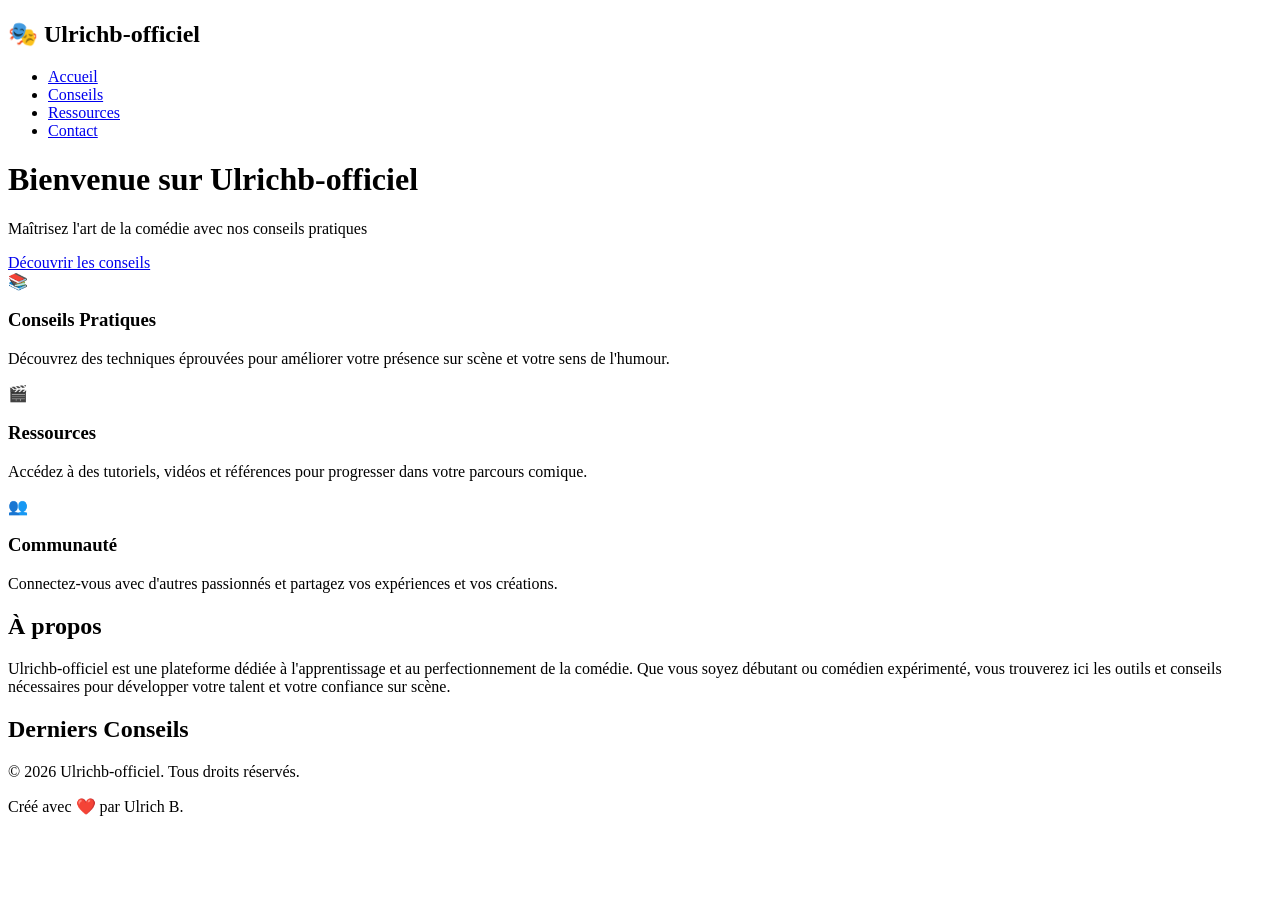
==== index.html @ 87003d9e "✨ Création du fichier index.html avec structure HTML5" ====
<!DOCTYPE html>
<html lang="fr">
<head>
    <meta charset="UTF-8">
    <meta name="viewport" content="width=device-width, initial-scale=1.0">
    <meta name="description" content="Ulrichb-officiel - Des conseils à la comédie">
    <meta name="theme-color" content="#6f42c1">
    <title>Ulrichb-officiel | Conseils à la Comédie</title>
    <link rel="stylesheet" href="css/styles.css">
</head>
<body>
    <!-- Navigation -->
    <nav class="navbar">
        <div class="container">
            <div class="navbar-brand">
                <h1>🎭 Ulrichb-officiel</h1>
            </div>
            <ul class="navbar-menu">
                <li><a href="index.html" class="active">Accueil</a></li>
                <li><a href="pages/conseils.html">Conseils</a></li>
                <li><a href="pages/ressources.html">Ressources</a></li>
                <li><a href="pages/contact.html">Contact</a></li>
            </ul>
        </div>
    </nav>

    <!-- En-tête principal -->
    <header class="hero">
        <div class="container">
            <h1>Bienvenue sur Ulrichb-officiel</h1>
            <p class="subtitle">Maîtrisez l'art de la comédie avec nos conseils pratiques</p>
            <a href="pages/conseils.html" class="cta-button">Découvrir les conseils</a>
        </div>
    </header>

    <!-- Contenu principal -->
    <main class="container">
        <!-- Sections principales -->
        <section class="features">
            <div class="feature-card">
                <div class="feature-icon">📚</div>
                <h3>Conseils Pratiques</h3>
                <p>Découvrez des techniques éprouvées pour améliorer votre présence sur scène et votre sens de l'humour.</p>
            </div>
            <div class="feature-card">
                <div class="feature-icon">🎬</div>
                <h3>Ressources</h3>
                <p>Accédez à des tutoriels, vidéos et références pour progresser dans votre parcours comique.</p>
            </div>
            <div class="feature-card">
                <div class="feature-icon">👥</div>
                <h3>Communauté</h3>
                <p>Connectez-vous avec d'autres passionnés et partagez vos expériences et vos créations.</p>
            </div>
        </section>

        <!-- Section d'introduction -->
        <section class="intro">
            <h2>À propos</h2>
            <p>
                Ulrichb-officiel est une plateforme dédiée à l'apprentissage et au perfectionnement de la comédie. 
                Que vous soyez débutant ou comédien expérimenté, vous trouverez ici les outils et conseils 
                nécessaires pour développer votre talent et votre confiance sur scène.
            </p>
        </section>

        <!-- Derniers conseils -->
        <section class="latest-tips">
            <h2>Derniers Conseils</h2>
            <div id="tips-container" class="tips-grid">
                <!-- Chargé dynamiquement via JavaScript -->
            </div>
        </section>
    </main>

    <!-- Pied de page -->
    <footer class="footer">
        <div class="container">
            <p>&copy; 2026 Ulrichb-officiel. Tous droits réservés.</p>
            <p>Créé avec ❤️ par Ulrich B.</p>
        </div>
    </footer>

    <script src="js/script.js"></script>
</body>
</html>
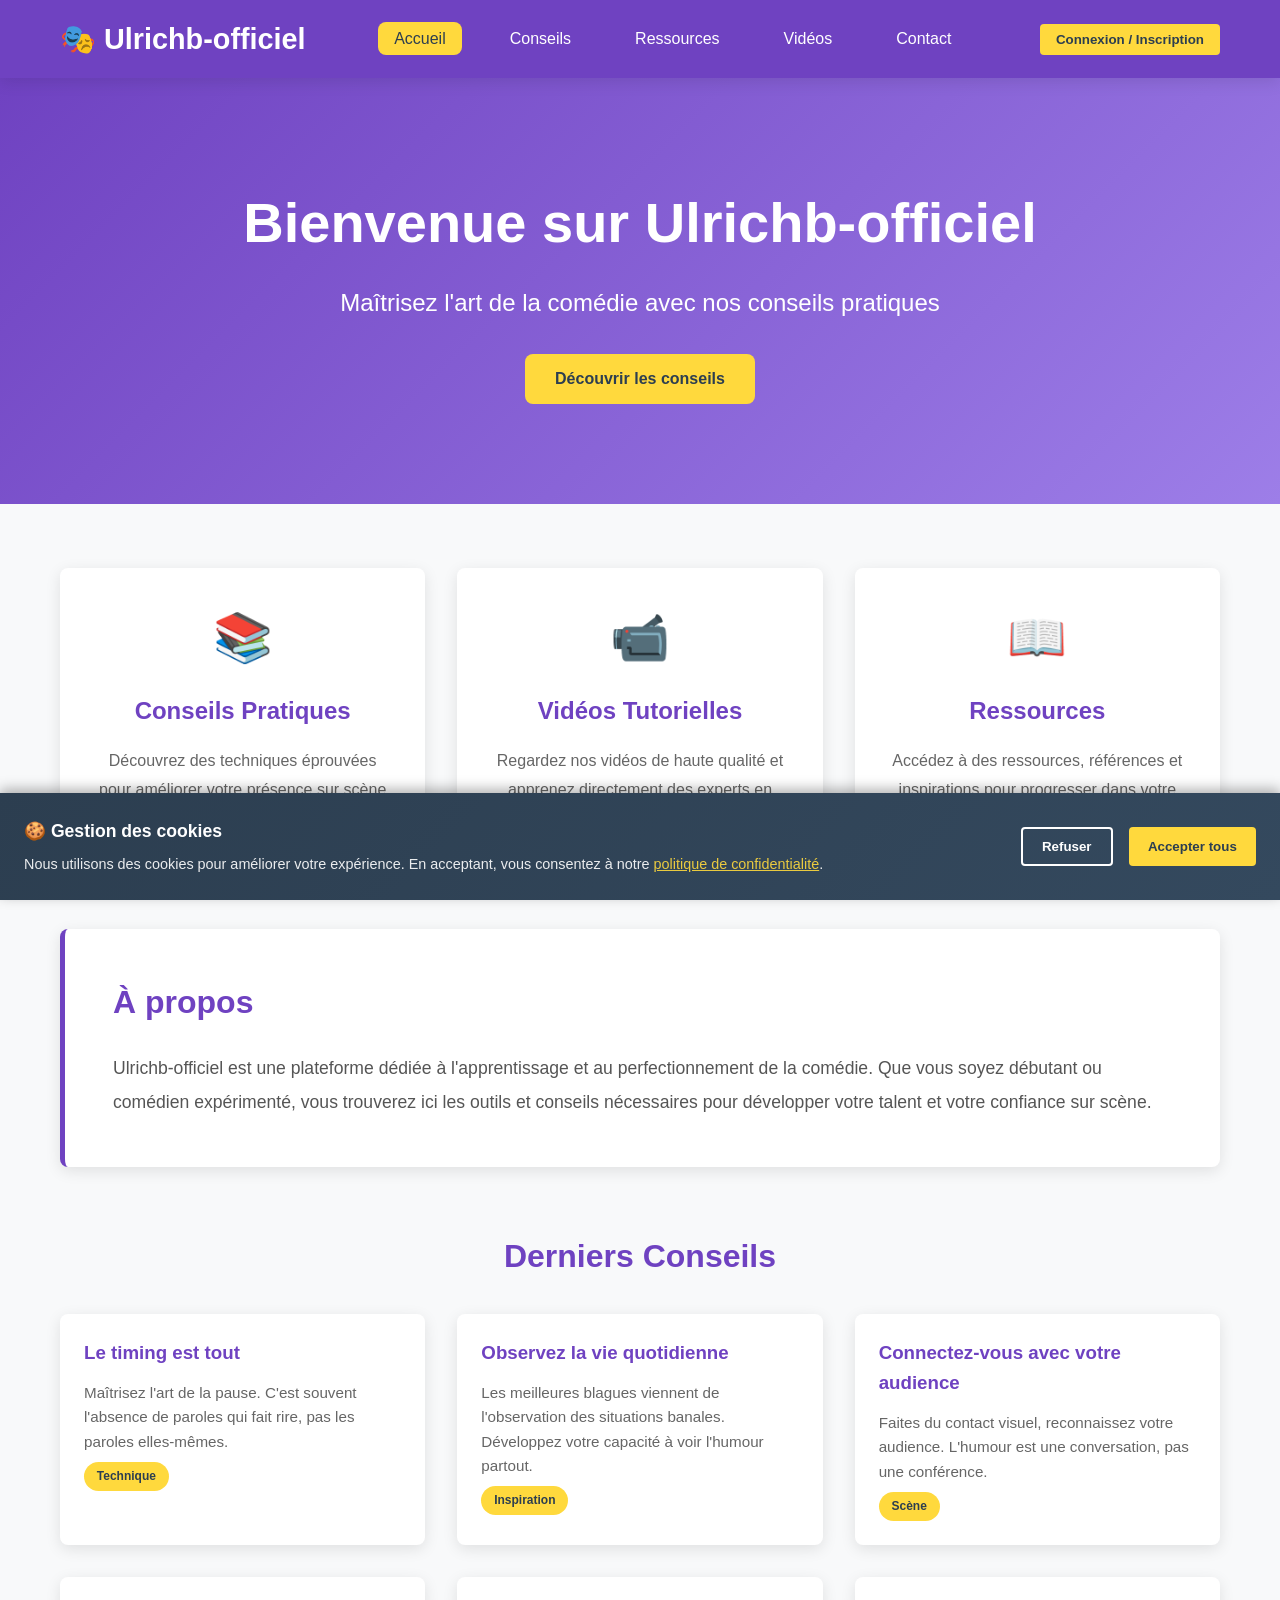
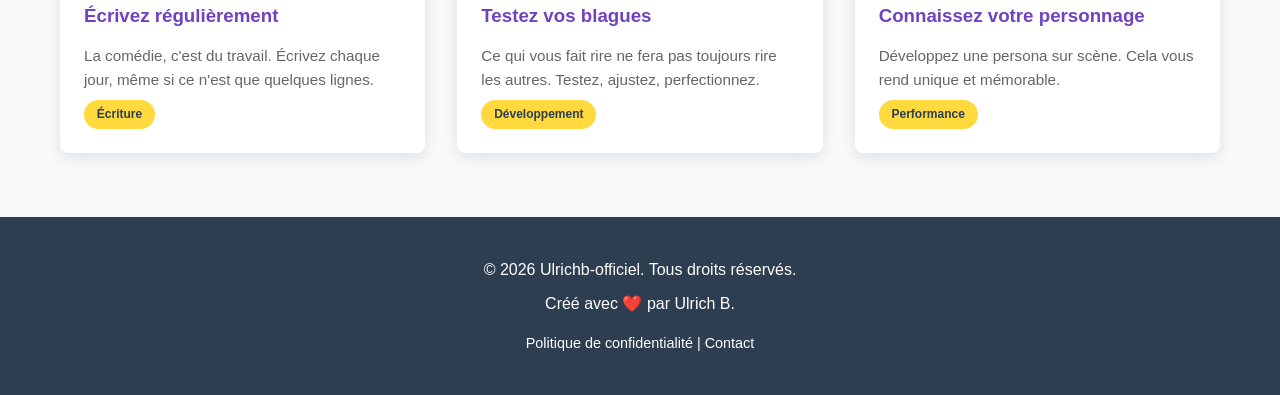
==== commit 4598820a: "✨ Mise à jour de index.html avec authentification et système complet" ====
--- a/index.html
+++ b/index.html
@@ -11,7 +11,7 @@
 <body>
     <!-- Navigation -->
     <nav class="navbar">
-        <div class="container">
+        <div class="container" style="display: flex; justify-content: space-between; align-items: center;">
             <div class="navbar-brand">
                 <h1>🎭 Ulrichb-officiel</h1>
             </div>
@@ -19,8 +19,10 @@
                 <li><a href="index.html" class="active">Accueil</a></li>
                 <li><a href="pages/conseils.html">Conseils</a></li>
                 <li><a href="pages/ressources.html">Ressources</a></li>
+                <li><a href="pages/videos.html">Vidéos</a></li>
                 <li><a href="pages/contact.html">Contact</a></li>
             </ul>
+            <div id="auth-btn"></div>
         </div>
     </nav>
 
@@ -43,14 +45,14 @@
                 <p>Découvrez des techniques éprouvées pour améliorer votre présence sur scène et votre sens de l'humour.</p>
             </div>
             <div class="feature-card">
-                <div class="feature-icon">🎬</div>
+                <div class="feature-icon">📹</div>
+                <h3>Vidéos Tutorielles</h3>
+                <p>Regardez nos vidéos de haute qualité et apprenez directement des experts en comédie.</p>
+            </div>
+            <div class="feature-card">
+                <div class="feature-icon">📖</div>
                 <h3>Ressources</h3>
-                <p>Accédez à des tutoriels, vidéos et références pour progresser dans votre parcours comique.</p>
-            </div>
-            <div class="feature-card">
-                <div class="feature-icon">👥</div>
-                <h3>Communauté</h3>
-                <p>Connectez-vous avec d'autres passionnés et partagez vos expériences et vos créations.</p>
+                <p>Accédez à des ressources, références et inspirations pour progresser dans votre parcours comique.</p>
             </div>
         </section>
 
@@ -78,9 +80,333 @@
         <div class="container">
             <p>&copy; 2026 Ulrichb-officiel. Tous droits réservés.</p>
             <p>Créé avec ❤️ par Ulrich B.</p>
+            <p style="margin-top: 1rem; font-size: 0.9rem;">
+                <a href="pages/politique-confidentialite.html" style="color: inherit; text-decoration: none;">Politique de confidentialité</a> | 
+                <a href="pages/contact.html" style="color: inherit; text-decoration: none;">Contact</a>
+            </p>
         </div>
     </footer>
 
+    <!-- Scripts -->
     <script src="js/script.js"></script>
+    <script src="js/notifications.js"></script>
+    <script src="js/cookies.js"></script>
+    <script src="js/auth.js"></script>
+    <script src="js/videos.js"></script>
+
+    <!-- Modal d'authentification -->
+    <div id="auth-modal" class="modal-overlay">
+        <div class="modal-content">
+            <div class="modal-header">
+                <h2>Authentification</h2>
+                <button class="close-btn" onclick="closeAuthModal()">×</button>
+            </div>
+
+            <div id="auth-error" class="error-message"></div>
+
+            <div class="tabs">
+                <button class="tab-btn active" onclick="switchTab('login')">Connexion</button>
+                <button class="tab-btn" onclick="switchTab('signup')">Inscription</button>
+            </div>
+
+            <div id="login-tab" class="tab-content active">
+                <form onsubmit="handleLogin(event)">
+                    <div class="form-group">
+                        <label for="login-email">Email</label>
+                        <input type="email" id="login-email" required>
+                    </div>
+                    <div class="form-group">
+                        <label for="login-password">Mot de passe</label>
+                        <input type="password" id="login-password" required>
+                    </div>
+                    <div class="checkbox-group">
+                        <input type="checkbox" id="remember" checked>
+                        <label for="remember">Se souvenir de moi</label>
+                    </div>
+                    <button type="submit" class="btn btn-primary">Se connecter</button>
+                </form>
+            </div>
+
+            <div id="signup-tab" class="tab-content">
+                <form onsubmit="handleSignup(event)">
+                    <div class="form-group">
+                        <label for="signup-nom">Nom complet</label>
+                        <input type="text" id="signup-nom" required>
+                    </div>
+                    <div class="form-group">
+                        <label for="signup-email">Email</label>
+                        <input type="email" id="signup-email" required>
+                    </div>
+                    <div class="form-group">
+                        <label for="signup-password">Mot de passe</label>
+                        <input type="password" id="signup-password" required>
+                    </div>
+                    <div class="form-group">
+                        <label for="signup-password-confirm">Confirmer le mot de passe</label>
+                        <input type="password" id="signup-password-confirm" required>
+                    </div>
+                    <div class="checkbox-group">
+                        <input type="checkbox" id="agree-terms" required>
+                        <label for="agree-terms">
+                            J'accepte les <a href="pages/politique-confidentialite.html" target="_blank">conditions d'utilisation</a>
+                        </label>
+                    </div>
+                    <button type="submit" class="btn btn-primary">S'inscrire</button>
+                </form>
+            </div>
+        </div>
+    </div>
+
+    <style>
+        .modal-overlay {
+            display: none;
+            position: fixed;
+            top: 0;
+            left: 0;
+            right: 0;
+            bottom: 0;
+            background-color: rgba(0, 0, 0, 0.5);
+            z-index: 10000;
+            justify-content: center;
+            align-items: center;
+        }
+
+        .modal-overlay.active {
+            display: flex;
+        }
+
+        .modal-content {
+            background: white;
+            border-radius: 8px;
+            padding: 2rem;
+            max-width: 400px;
+            width: 100%;
+            box-shadow: 0 10px 40px rgba(0, 0, 0, 0.3);
+        }
+
+        .modal-header {
+            display: flex;
+            justify-content: space-between;
+            align-items: center;
+            margin-bottom: 1.5rem;
+        }
+
+        .modal-header h2 {
+            color: var(--primary-color);
+            margin: 0;
+        }
+
+        .close-btn {
+            background: none;
+            border: none;
+            font-size: 1.5rem;
+            cursor: pointer;
+            color: #999;
+        }
+
+        .form-group {
+            margin-bottom: 1.5rem;
+        }
+
+        .form-group label {
+            display: block;
+            margin-bottom: 0.5rem;
+            font-weight: 600;
+            color: var(--primary-color);
+        }
+
+        .form-group input {
+            width: 100%;
+            padding: 0.8rem;
+            border: 2px solid var(--light-color);
+            border-radius: 4px;
+            font-size: 1rem;
+            font-family: inherit;
+        }
+
+        .form-group input:focus {
+            outline: none;
+            border-color: var(--primary-color);
+            box-shadow: 0 0 0 3px rgba(111, 66, 193, 0.1);
+        }
+
+        .checkbox-group {
+            display: flex;
+            align-items: center;
+            gap: 0.5rem;
+            margin-bottom: 1.5rem;
+        }
+
+        .checkbox-group input[type="checkbox"] {
+            width: auto;
+        }
+
+        .checkbox-group label {
+            margin: 0;
+            font-weight: 400;
+            font-size: 0.9rem;
+        }
+
+        .checkbox-group a {
+            color: var(--primary-color);
+            text-decoration: none;
+        }
+
+        .checkbox-group a:hover {
+            text-decoration: underline;
+        }
+
+        .btn {
+            width: 100%;
+            padding: 0.8rem;
+            border: none;
+            border-radius: 4px;
+            font-size: 1rem;
+            font-weight: 600;
+            cursor: pointer;
+            transition: var(--transition);
+        }
+
+        .btn-primary {
+            background-color: var(--primary-color);
+            color: white;
+        }
+
+        .btn-primary:hover {
+            background-color: #5a38a0;
+            transform: translateY(-2px);
+            box-shadow: 0 4px 12px rgba(111, 66, 193, 0.3);
+        }
+
+        .tabs {
+            display: flex;
+            gap: 1rem;
+            margin-bottom: 1.5rem;
+        }
+
+        .tab-btn {
+            flex: 1;
+            padding: 0.8rem;
+            border: 2px solid var(--light-color);
+            background: none;
+            color: var(--dark-color);
+            cursor: pointer;
+            border-radius: 4px;
+            font-weight: 600;
+            transition: var(--transition);
+        }
+
+        .tab-btn.active {
+            background-color: var(--primary-color);
+            color: white;
+            border-color: var(--primary-color);
+        }
+
+        .tab-content {
+            display: none;
+        }
+
+        .tab-content.active {
+            display: block;
+        }
+
+        .error-message {
+            background-color: #f8d7da;
+            color: #721c24;
+            padding: 0.8rem;
+            border-radius: 4px;
+            margin-bottom: 1rem;
+            display: none;
+        }
+
+        .error-message.show {
+            display: block;
+        }
+    </style>
+
+    <script>
+        function openAuthModal() {
+            document.getElementById('auth-modal').classList.add('active');
+        }
+
+        function closeAuthModal() {
+            document.getElementById('auth-modal').classList.remove('active');
+            clearAuthError();
+        }
+
+        function switchTab(tab) {
+            document.querySelectorAll('.tab-content').forEach(el => el.classList.remove('active'));
+            document.querySelectorAll('.tab-btn').forEach(el => el.classList.remove('active'));
+            
+            document.getElementById(tab + '-tab').classList.add('active');
+            event.target.classList.add('active');
+            clearAuthError();
+        }
+
+        function showAuthError(message) {
+            const errorDiv = document.getElementById('auth-error');
+            errorDiv.textContent = message;
+            errorDiv.classList.add('show');
+        }
+
+        function clearAuthError() {
+            const errorDiv = document.getElementById('auth-error');
+            errorDiv.classList.remove('show');
+        }
+
+        function handleLogin(e) {
+            e.preventDefault();
+            const email = document.getElementById('login-email').value;
+            const password = document.getElementById('login-password').value;
+
+            try {
+                const user = {
+                    email: email,
+                    nom: email.split('@')[0]
+                };
+                localStorage.setItem('ulrichb_user', JSON.stringify(user));
+                
+                notificationManager.success('✅ Connexion réussie ! Bienvenue.');
+                closeAuthModal();
+                setTimeout(() => location.reload(), 1000);
+            } catch (error) {
+                showAuthError('❌ ' + error.message);
+            }
+        }
+
+        function handleSignup(e) {
+            e.preventDefault();
+            const nom = document.getElementById('signup-nom').value;
+            const email = document.getElementById('signup-email').value;
+            const password = document.getElementById('signup-password').value;
+            const passwordConfirm = document.getElementById('signup-password-confirm').value;
+
+            if (password !== passwordConfirm) {
+                showAuthError('❌ Les mots de passe ne correspondent pas');
+                return;
+            }
+
+            try {
+                const user = {
+                    email: email,
+                    nom: nom,
+                    createdAt: new Date().toISOString()
+                };
+                localStorage.setItem('ulrichb_user', JSON.stringify(user));
+                
+                notificationManager.success('✅ Inscription réussie ! Bienvenue.');
+                closeAuthModal();
+                setTimeout(() => location.reload(), 1000);
+            } catch (error) {
+                showAuthError('❌ ' + error.message);
+            }
+        }
+
+        document.getElementById('auth-modal').addEventListener('click', (e) => {
+            if (e.target === document.getElementById('auth-modal')) {
+                closeAuthModal();
+            }
+        });
+    </script>
 </body>
 </html>
--- a/css/styles.css
+++ b/css/styles.css
@@ -0,0 +1,365 @@
+/* ============================================
+   VARIABLES ET THÈME
+   ============================================ */
+
+:root {
+    --primary-color: #6f42c1;
+    --secondary-color: #ff6b6b;
+    --accent-color: #ffd93d;
+    --dark-color: #2c3e50;
+    --light-color: #ecf0f1;
+    --border-radius: 8px;
+    --transition: all 0.3s ease;
+    --box-shadow: 0 4px 15px rgba(0, 0, 0, 0.1);
+}
+
+/* ============================================
+   RÉINITIALISATION ET STYLES DE BASE
+   ============================================ */
+
+* {
+    margin: 0;
+    padding: 0;
+    box-sizing: border-box;
+}
+
+html {
+    scroll-behavior: smooth;
+}
+
+body {
+    font-family: 'Segoe UI', Tahoma, Geneva, Verdana, sans-serif;
+    color: var(--dark-color);
+    background-color: #f8f9fa;
+    line-height: 1.6;
+}
+
+/* ============================================
+   CONTENEUR
+   ============================================ */
+
+.container {
+    max-width: 1200px;
+    margin: 0 auto;
+    padding: 0 20px;
+}
+
+/* ============================================
+   NAVIGATION
+   ============================================ */
+
+.navbar {
+    background-color: var(--primary-color);
+    color: white;
+    padding: 1rem 0;
+    box-shadow: var(--box-shadow);
+    position: sticky;
+    top: 0;
+    z-index: 100;
+}
+
+.navbar .container {
+    display: flex;
+    justify-content: space-between;
+    align-items: center;
+}
+
+.navbar-brand h1 {
+    font-size: 1.8rem;
+    font-weight: 700;
+}
+
+.navbar-menu {
+    display: flex;
+    list-style: none;
+    gap: 2rem;
+}
+
+.navbar-menu a {
+    color: white;
+    text-decoration: none;
+    font-weight: 500;
+    transition: var(--transition);
+    padding: 0.5rem 1rem;
+    border-radius: var(--border-radius);
+}
+
+.navbar-menu a:hover,
+.navbar-menu a.active {
+    background-color: var(--accent-color);
+    color: var(--dark-color);
+}
+
+/* ============================================
+   EN-TÊTE HÉROS
+   ============================================ */
+
+.hero {
+    background: linear-gradient(135deg, var(--primary-color), #9d7ee8);
+    color: white;
+    padding: 100px 0;
+    text-align: center;
+}
+
+.hero h1 {
+    font-size: 3.5rem;
+    margin-bottom: 1rem;
+    animation: fadeInDown 0.8s ease;
+}
+
+.hero .subtitle {
+    font-size: 1.5rem;
+    margin-bottom: 2rem;
+    opacity: 0.95;
+    animation: fadeInUp 0.8s ease 0.2s both;
+}
+
+.cta-button {
+    display: inline-block;
+    background-color: var(--accent-color);
+    color: var(--dark-color);
+    padding: 12px 30px;
+    border-radius: var(--border-radius);
+    text-decoration: none;
+    font-weight: 600;
+    transition: var(--transition);
+    animation: fadeInUp 0.8s ease 0.4s both;
+}
+
+.cta-button:hover {
+    transform: translateY(-3px);
+    box-shadow: 0 8px 20px rgba(0, 0, 0, 0.2);
+}
+
+/* ============================================
+   CARTES FEATURES
+   ============================================ */
+
+.features {
+    display: grid;
+    grid-template-columns: repeat(auto-fit, minmax(300px, 1fr));
+    gap: 2rem;
+    margin: 4rem 0;
+}
+
+.feature-card {
+    background: white;
+    padding: 2rem;
+    border-radius: var(--border-radius);
+    text-align: center;
+    box-shadow: var(--box-shadow);
+    transition: var(--transition);
+}
+
+.feature-card:hover {
+    transform: translateY(-5px);
+    box-shadow: 0 8px 30px rgba(0, 0, 0, 0.15);
+}
+
+.feature-icon {
+    font-size: 3rem;
+    margin-bottom: 1rem;
+}
+
+.feature-card h3 {
+    color: var(--primary-color);
+    margin-bottom: 1rem;
+    font-size: 1.5rem;
+}
+
+.feature-card p {
+    color: #666;
+    line-height: 1.8;
+}
+
+/* ============================================
+   SECTION INTRO
+   ============================================ */
+
+.intro {
+    background: white;
+    padding: 3rem;
+    border-radius: var(--border-radius);
+    box-shadow: var(--box-shadow);
+    margin: 3rem 0;
+    border-left: 5px solid var(--primary-color);
+}
+
+.intro h2 {
+    color: var(--primary-color);
+    margin-bottom: 1.5rem;
+    font-size: 2rem;
+}
+
+.intro p {
+    color: #555;
+    font-size: 1.1rem;
+    line-height: 1.9;
+}
+
+/* ============================================
+   GRILLE DE CONSEILS
+   ============================================ */
+
+.latest-tips {
+    margin: 4rem 0;
+}
+
+.latest-tips h2 {
+    color: var(--primary-color);
+    margin-bottom: 2rem;
+    font-size: 2rem;
+    text-align: center;
+}
+
+.tips-grid {
+    display: grid;
+    grid-template-columns: repeat(auto-fill, minmax(280px, 1fr));
+    gap: 2rem;
+}
+
+.tip-card {
+    background: white;
+    padding: 1.5rem;
+    border-radius: var(--border-radius);
+    box-shadow: var(--box-shadow);
+    transition: var(--transition);
+    cursor: pointer;
+}
+
+.tip-card:hover {
+    transform: translateY(-3px);
+    box-shadow: 0 8px 25px rgba(0, 0, 0, 0.12);
+}
+
+.tip-card h3 {
+    color: var(--primary-color);
+    margin-bottom: 0.8rem;
+}
+
+.tip-card p {
+    color: #666;
+    font-size: 0.95rem;
+    line-height: 1.6;
+}
+
+.tip-category {
+    display: inline-block;
+    background-color: var(--accent-color);
+    color: var(--dark-color);
+    padding: 0.3rem 0.8rem;
+    border-radius: 20px;
+    font-size: 0.75rem;
+    font-weight: 600;
+    margin-top: 0.5rem;
+}
+
+/* ============================================
+   PIED DE PAGE
+   ============================================ */
+
+.footer {
+    background-color: var(--dark-color);
+    color: white;
+    text-align: center;
+    padding: 2rem 0;
+    margin-top: 4rem;
+}
+
+.footer p {
+    margin: 0.5rem 0;
+}
+
+/* ============================================
+   ANIMATIONS
+   ============================================ */
+
+@keyframes fadeInDown {
+    from {
+        opacity: 0;
+        transform: translateY(-20px);
+    }
+    to {
+        opacity: 1;
+        transform: translateY(0);
+    }
+}
+
+@keyframes fadeInUp {
+    from {
+        opacity: 0;
+        transform: translateY(20px);
+    }
+    to {
+        opacity: 1;
+        transform: translateY(0);
+    }
+}
+
+/* ============================================
+   RESPONSIVE DESIGN
+   ============================================ */
+
+@media (max-width: 768px) {
+    .hero h1 {
+        font-size: 2.5rem;
+    }
+
+    .hero .subtitle {
+        font-size: 1.2rem;
+    }
+
+    .navbar-menu {
+        gap: 1rem;
+    }
+
+    .navbar-menu a {
+        padding: 0.3rem 0.6rem;
+        font-size: 0.9rem;
+    }
+
+    .navbar-brand h1 {
+        font-size: 1.3rem;
+    }
+
+    .features {
+        grid-template-columns: 1fr;
+    }
+
+    .tips-grid {
+        grid-template-columns: 1fr;
+    }
+
+    .intro {
+        padding: 1.5rem;
+    }
+}
+
+@media (max-width: 480px) {
+    .container {
+        padding: 0 15px;
+    }
+
+    .hero {
+        padding: 50px 0;
+    }
+
+    .hero h1 {
+        font-size: 1.8rem;
+    }
+
+    .navbar-menu {
+        flex-wrap: wrap;
+        gap: 0.5rem;
+    }
+
+    .navbar-menu a {
+        font-size: 0.8rem;
+        padding: 0.2rem 0.4rem;
+    }
+
+    .cta-button {
+        padding: 10px 20px;
+        font-size: 0.9rem;
+    }
+}
